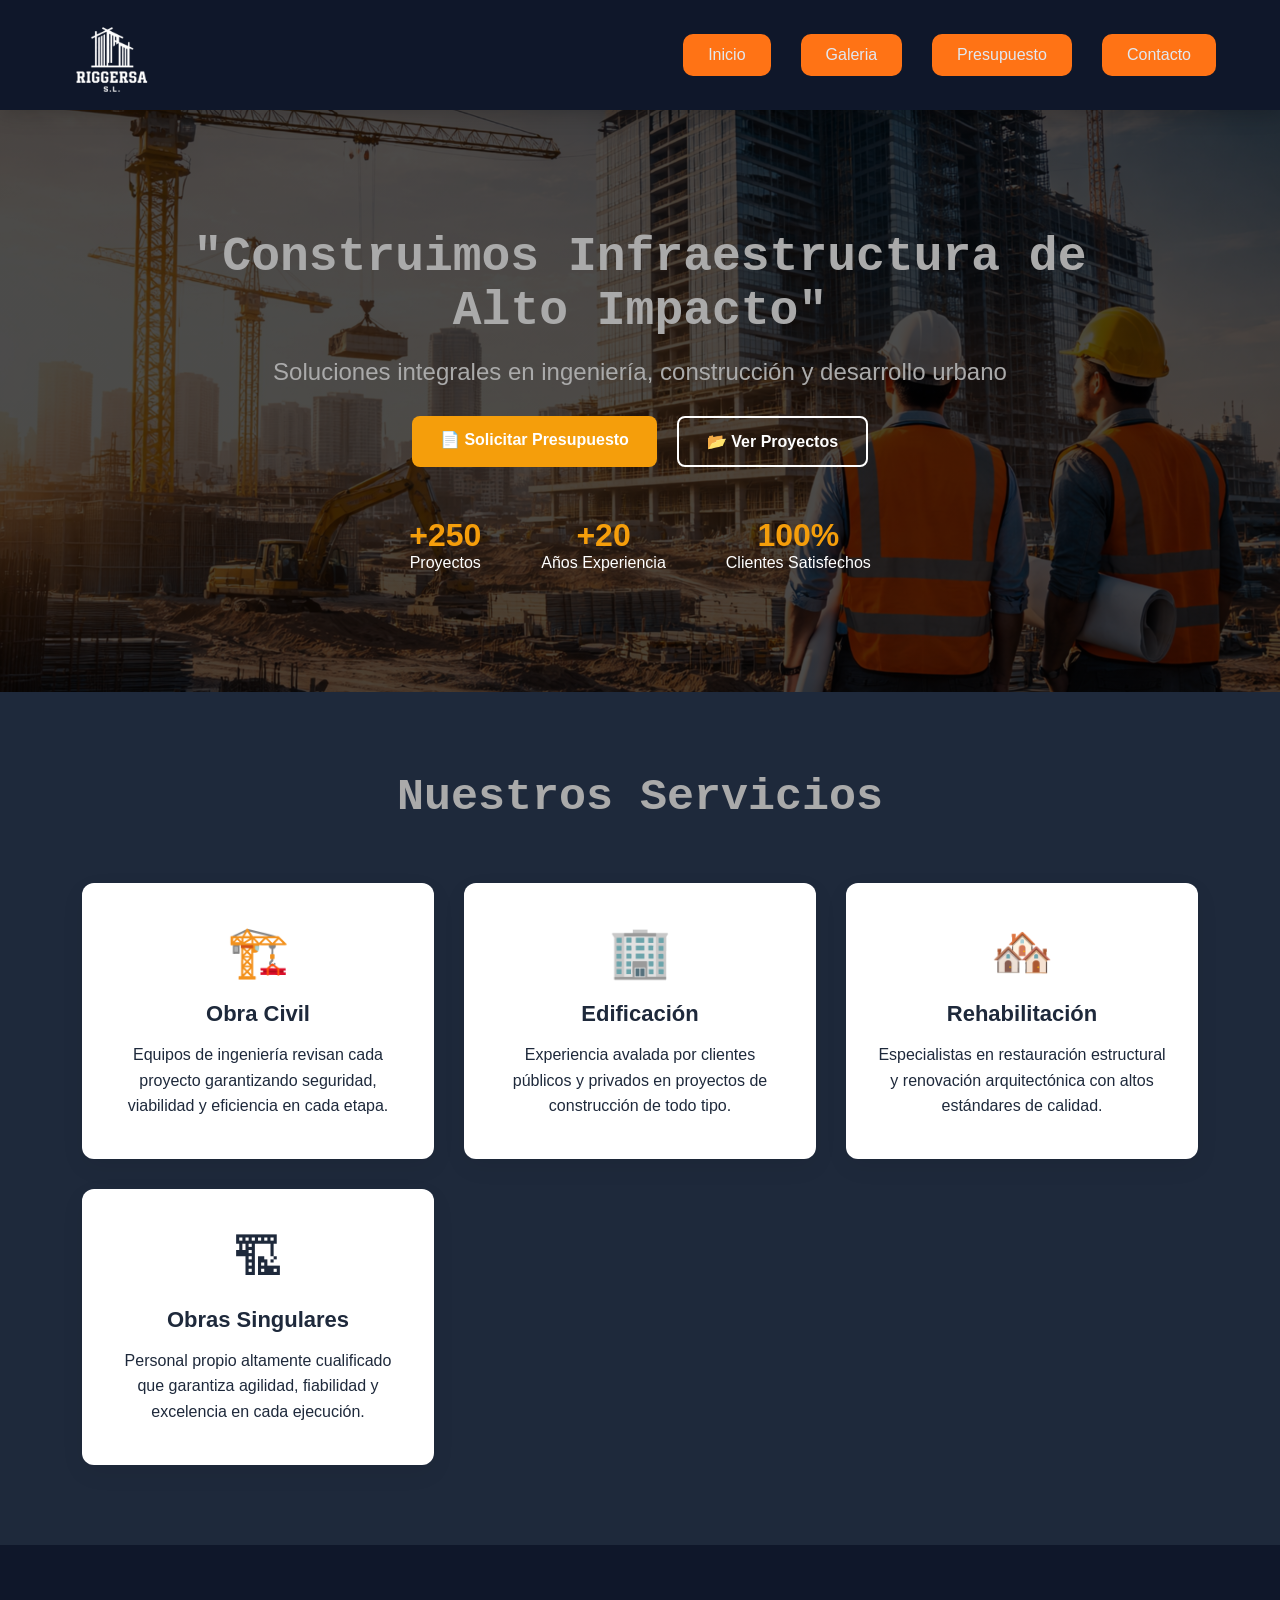
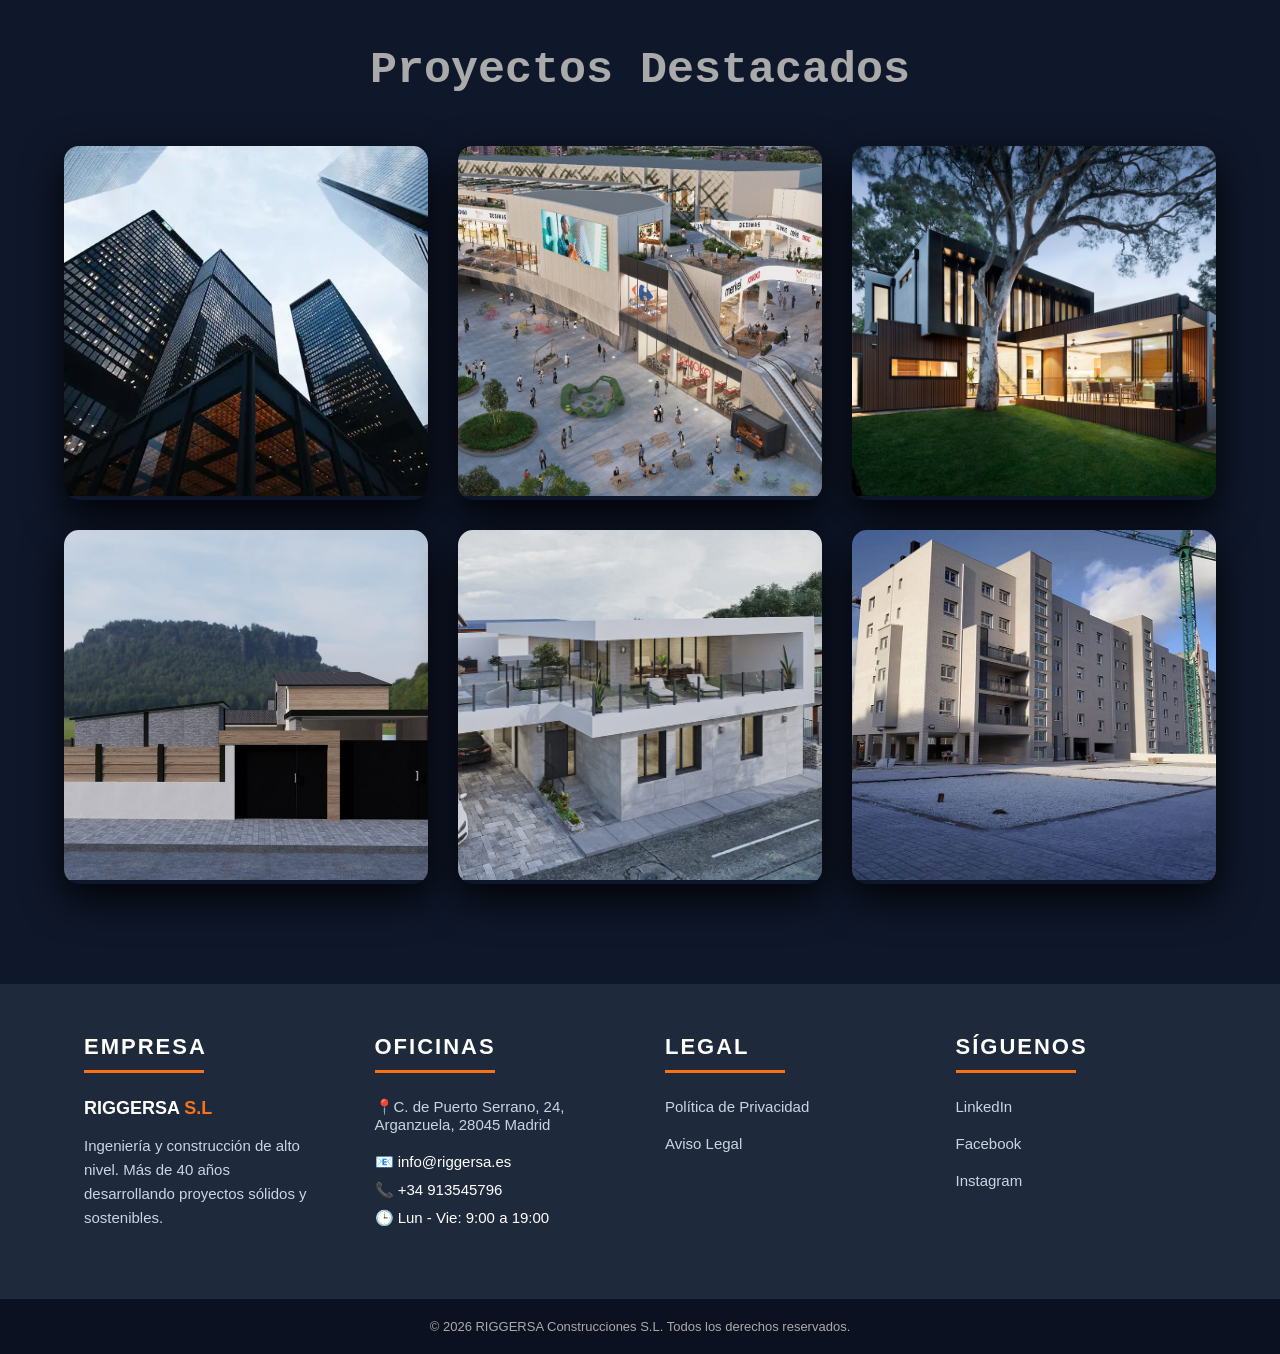
==== index.html @ c2bf0c2a "Add files via upload" ====
<!DOCTYPE html>
<html lang="es">
<head>
    <meta charset="UTF-8">
    <meta name="viewport" content="width=device-width, initial-scale=1.0">
    <title>RIGGERSA | Inicio</title>
    <link rel="icon" href="assets/images/common/icon.png">
    <link rel="stylesheet" href="css/index.css">
</head>
<body>
    <!-- =============================HEADER========================================================= -->    
    <header class="header">
        <div class="container nav-container">
            <div class="header_logo"><img src="assets/images/common/logo.png" alt="Logo de la empresa" width="250" height="184"></div>
            <nav class="header_nav">
                <a href="index.html">Inicio</a>
                <a href="views/productos.html">Galeria</a>
                <a href="views/presupuestos.html">Presupuesto</a>
                <a href="views/contacto.html">Contacto</a> 
            </nav>
            <div class="menu-toggle">⛑</div>
        </div>
    </header>
    <!-- =============================MAIN========================================================= -->
    <main>
        <section class="hero">
            <div class="container hero-content">
                <h1>"Construimos Infraestructura de Alto Impacto"</h1>
                <p>Soluciones integrales en ingeniería, construcción y desarrollo urbano</p>
                <div class="hero-buttons">
                    <a href="views/presupuestos.html" class="btn btn-primary"> 📄 Solicitar Presupuesto</a>
                    <a href="views/productos.html" class="btn btn-outline"> 📂 Ver Proyectos</a>
                </div>
                <div class="stats">
                    <div><h3>+250</h3><span>Proyectos</span></div>
                    <div><h3>+20</h3><span>Años Experiencia</span></div>
                    <div><h3>100%</h3><span>Clientes Satisfechos</span></div>
                </div>
            </div>
        </section>
        <section class="services">
            <div class="container">
                <h2 class="section-title">Nuestros Servicios</h2>
                <div class="services-grid">
                    <article class="service-card">
                        <div class="icon">🏗️</div>
                        <h3>Obra Civil</h3>
                        <p>
                        Equipos de ingeniería revisan cada proyecto garantizando
                        seguridad, viabilidad y eficiencia en cada etapa.
                        </p>
                    </article>
                    <article class="service-card">
                        <div class="icon">🏢</div>
                        <h3>Edificación</h3>
                        <p>
                        Experiencia avalada por clientes públicos y privados en
                        proyectos de construcción de todo tipo.
                        </p>
                    </article>
                    <article class="service-card">
                        <div class="icon">🏘️</div>
                        <h3>Rehabilitación</h3>
                        <p>
                        Especialistas en restauración estructural y renovación
                        arquitectónica con altos estándares de calidad.
                        </p>
                    </article>
                    <article class="service-card">
                        <div class="icon">🏗</div>
                        <h3>Obras Singulares</h3>
                        <p>
                        Personal propio altamente cualificado que garantiza agilidad,
                        fiabilidad y excelencia en cada ejecución.
                        </p>
                    </article>
                </div>
            </div>
        </section>
        <section class="projects">
            <div class="container">
            <h2>Proyectos Destacados</h2>
                <div class="projects-grid">
                    <article class="project-card">
                        <img src="assets/images/galeria_index/torre_empresarial.png" alt="Torre empresarial moderna de 25 pisos" width="696" height="464">
                        <div class="project-overlay">
                            <h3>Torre Empresarial</h3>
                            <p>Edificio corporativo de 25 pisos.</p>
                        </div>
                    </article>
                    <article class="project-card">
                        <img src="assets/images/galeria_index/centro_comercial.png" alt="Centro comercial moderno de 15000 metros cuadrados" width="1600" height="800">
                        <div class="project-overlay">
                            <h3>Centro Comercial</h3>
                            <p>15,000m² de desarrollo moderno.</p>
                        </div>
                    </article>
                    <article class="project-card">
                        <img src="assets/images/galeria_index/chalet.png" alt="Chalet contemporáneo de lujo con diseño moderno" width="4500" height="3000"> 
                        <div class="project-overlay">
                            <h3>Chalet Contemporáneo</h3>
                            <p>Complejo habitacional de lujo</p>
                        </div>
                    </article>
                    <article class="project-card">
                        <img src="assets/images/galeria_index/campo_golf.png" alt="Vivienda de lujo ubicada en un campo de golf" width="1120" height="630">
                        <div class="project-overlay">
                            <h3>Proyecto Campo de Golf</h3>
                            <p>Diseño Arquitectónico de una vivienda</p>
                        </div>
                    </article>
                    <article class="project-card">
                        <img src="assets/images/galeria_index/vivienda.png" alt="Vivienda moderna unifamiliar de dos plantas con garaje" width="1120" height="747">
                        <div class="project-overlay">
                            <h3>Vivienda Moderna</h3>
                            <p>Hogar unifamiliar de dos plantas con garaje</p>
                        </div>
                    </article>
                    <article class="project-card">
                        <img src="assets/images/galeria_index/departamento.png" alt="Departamento urbano con diseño moderno y funcional" width="1120" height="747">
                        <div class="project-overlay">
                            <h3>Departamento Urbano</h3>
                            <p>Conectividad y diseño funcional en espacios optimizados</p>
                        </div>
                    </article>
                </div>
            </div>
        </section>
    </main>
    <!-- =============================FOOTER========================================================= -->
    <footer class="footer">
        <div class="container footer-grid">
            <div class="footer-col">
                <h3 class="footer-title">EMPRESA</h3>
                <div class="footer-line"></div>
                <h2 class="brand">RIGGERSA <span>S.L</span></h2>
                <p>
                    Ingeniería y construcción de alto nivel.
                    Más de 40 años desarrollando proyectos
                    sólidos y sostenibles.
                </p>
            </div>
            <div class="footer-col">
                <h3 class="footer-title">OFICINAS</h3>
                <div class="footer-line"></div>
                <ul class="footer-links">
                    <li><a href="https://www.google.com/maps/place/EMPRESA+PRINCIPAL+-+RIGGERSA+CONSTRUCCIONES+S.L./@40.3859311,-3.6896409,17z/data=!4m6!3m5!1s0xd422636b07a2ec3:0x4430f03d793fce7!8m2!3d40.385927!4d-3.687066!16s%2Fg%2F11j2y_l5cc?entry=ttu&g_ep=EgoyMDI2MDIyNC4wIKXMDSoASAFQAw%3D%3D" target="_blank">📍C. de Puerto Serrano, 24, Arganzuela, 28045 Madrid</a></li>
                    <li>📧 info@riggersa.es</li>
                    <li>📞 +34 913545796</li>
                    <li>🕒 Lun - Vie: 9:00 a 19:00</li>
                </ul>
            </div>
            <div class="footer-col">
                <h3 class="footer-title">LEGAL</h3>
                <div class="footer-line"></div>
                <ul class="footer-links">
                    <li><a href="views/politica_privacidad.html">Política de Privacidad</a></li>
                    <li><a href="views/politica_privacidad.html">Aviso Legal</a></li>
                </ul>
            </div>
            <div class="footer-col">
                <h3 class="footer-title">SÍGUENOS</h3>
                <div class="footer-line"></div>
                <ul class="footer-links">
                    <li><a href="https://es.linkedin.com/company/riggersa-construcciones-s-l" target="_blank">LinkedIn</a></li>
                    <li><a href="https://www.facebook.com/profile.php?id=100088196477232&locale=es_ES" target="_blank">Facebook</a></li>
                    <li><a href="https://www.instagram.com/riggersa_construcciones_s.l" target="_blank">Instagram</a></li>
                </ul>
            </div>
        </div>
        <div class="footer-bottom">
        © 2026 RIGGERSA Construcciones S.L. Todos los derechos reservados.
        </div>
    </footer>
    <!-- =============================JS========================================================= -->
    <script>
        const menu = document.querySelector(".header_nav");
        const boton = document.querySelector(".menu-toggle");
        boton.addEventListener("click", ()=>{
            menu.classList.toggle("active")
        })
    </script>
</body>
</html>
---- css/index.css ----
*{
    margin: 0;
    padding: 0;
    box-sizing: border-box;
    font-family: sans-serif;
}   

body{
    background: #f1f5f9;
    color: #1e293b;
}

.container{
    width: 90%;
    max-width: 1200px;
    margin: auto;
}   

/* ==================================== HEADER =====================================*/

.header{
    background: #0f172a;
    padding: 15px 0;
    position: sticky;
    top: 0;
    z-index: 1000;
    box-shadow: 0 4px 20px rgba(0, 0, 0, 0.2); 
}

.nav-container{
    display: flex;
    justify-content: space-between;
    align-items: center;
}

.header_logo {
    display: flex;
    align-items: center;
    margin-top: 10px;
}

.header_logo img {
    height: 70px;
    width: auto;
    display: block;
}

.header_nav{
    display: flex;
    gap: 30px;
    align-items: center;
}

.header_nav a{
    color: #e2e8f0;
    text-decoration: none;
    font-weight: 500;
    transition: transform 0.3s ease ;
    background: #ff7315;
    padding: 12px 25px;
    border-radius: 10px;
}

.header_nav a:hover{
    color: #1e293b;
    transform: translateY(-5px);
    background-color: #ccc;
}

.menu-toggle{
    display:none;
    cursor:pointer;
}

/* RESPONSIVE  NAV*/

@media(max-width:768px) {
    .header_nav {
        position:absolute;
        top:110px;
        right:0;
        flex-direction:column;
        width:180px;
        padding: 20px;
        display:none;
        background-color: #0f172a;
        border-radius: 0 0 20px 20px;
    }
    .header_nav.active {
        display:flex;
    }
    .menu-toggle {
        display:block;
        font-size: 45px;
        color: #fff;
    }
}

/* ==================================== MAIN =====================================*/

/* 1SECTION */

.hero {
    background: linear-gradient(rgba(0, 0, 0, 0.7), rgba(0, 0, 0, 0.7)),
    url("../assets/images/galeria_index/portada_index.png") center/cover;
    color: #fff;
    padding: 120px 0;
    text-align: center;
}

.hero-content {
    max-width: 900px;
    margin: auto;
}

.hero h1 {
    font-size: 3rem;
    margin-bottom: 20px;
    font-family: 'Courier New', Courier, monospace;
    color: #aaa;
}

.hero p {
    font-size: 1.5rem;
    margin-bottom: 30px;
    color: #aaa;
}

.hero-buttons {
    display: flex;
    justify-content: center;
    gap: 20px;
    margin-bottom: 50px;
}

.btn {
    padding: 14px 28px;
    border-radius: 8px;
    text-decoration: none;
    font-weight: 600;
    transition: all 0.3s ease;
}

.btn-primary {
    background: #f59e0b;
    color: #fff;
}

.btn-primary:hover {
    transform: translateX(-10px);
    background: #f97316;
    box-shadow: 0 12px 25px rgba(0, 0, 0, 0.25);
}

.btn-outline {
    border: 2px solid #fff;
    color: #fff;
}

.btn-outline:hover {
    transform: translateX(10px);
    background: #fff;
    color: #0f172a;
}

.stats {
    display: flex;
    justify-content: center;
    gap: 60px;
}

.stats h3 {
    font-size: 2rem;
    color: #f59e0b;
}

/* 2DO SECTION */
.services {
    background: #1e293b;
    padding: 80px 20px;
}

.section-title {
    text-align: center;
    font-size: 45px;
    margin-bottom: 60px;
    font-family: 'Courier New', Courier, monospace;
    color: #aaa;
    font-weight: 700;
}

.services-grid {
    display: grid;
    grid-template-columns: repeat(auto-fit, minmax(260px, 1fr));
    gap: 30px;
}

.service-card {
    background: #fff;
    padding: 40px 30px;
    text-align: center;
    border-radius: 12px;
    box-shadow: 0 8px 25px rgba(0, 0, 0, 0.06);
    transition: all 0.3s ease;
}

.service-card:hover {
    transform: translateY(-8px);
    background: #ddd;
    box-shadow: 0 15px 35px rgba(0, 0, 0, 0.1);
}

.service-card .icon {
    font-size: 50px;
    margin-bottom: 20px;
}

.service-card h3 {
    font-size: 22px;
    margin-bottom: 15px;
}

.service-card p {
    font-size: 16px;
    line-height: 1.6;
}


/* 3ER SECTION */
.projects {
    padding: 100px 0;
    background: #0f172a;
    text-align: center;
}

.projects h2 {
    color: #aaa;
    font-size: 45px;
    font-family: 'Courier New', Courier, monospace;
}

.projects-grid {
    margin-top: 50px;
    display: grid;
    grid-template-columns: repeat(auto-fit, minmax(300px, 1fr));
    gap: 30px;
}

.project-card {
    position: relative;
    overflow: hidden;
    border-radius: 15px;
    cursor: pointer;
    box-shadow: 0 15px 40px rgba(0, 0, 0, 0.9);
}

.project-card img {
    width: 100%;
    height: 350px;
    object-fit: cover;
    transition: transform 0.6s ease;
}

.project-card:hover img {
    transform: scale(1.1);
}

.project-overlay {
    position: absolute;
    bottom: 0;
    width: 100%;
    padding: 30px;
    background: linear-gradient(transparent, rgba(0, 0, 0, 0.8));
    color: #fff;
    transform: translateY(100%);
    transition: transform 0.8s ease;
}

.project-card:hover .project-overlay {
    transform: translateY(0);
}

.project-overlay h3 {
    color: #f97316;
    margin-bottom: 10px;
}

/* RESPONSIVE  MAIN*/

@media (max-width: 768px) {
    .hero {
        padding: 40px 0;
        background: linear-gradient(rgba(0, 0, 0, 0.7), rgba(0, 0, 0, 0.7)),
    url("../assets/images/galeria_index/portada_index.png") center/cover;
    }
    .hero h1 {
        font-size: 2rem;
    }
    .hero p {
        font-size: 1rem;
    }
    .hero-buttons {
        flex-direction: column;
        align-items: center;
    }
    .stats {
        flex-direction: column;
        gap: 25px;
    }
    .section-title,
    .projects h2 {
        font-size: 30px;
    }
    .services-grid,
    .projects-grid {
        grid-template-columns: 1fr;
    }
    .service-card {
        padding: 30px 20px;
    }
    .project-card img {
        height: 250px;
    }
}

/* ==================================== FOOTER =====================================*/

.footer {
    background: #1e293b;
    color: #fff;
    padding-top: 50px;
}

.footer-grid {
    max-width: 1200px;
    margin: auto;
    display: grid;
    grid-template-columns: repeat(auto-fit, minmax(240px, 1fr));
    gap: 50px;
    padding: 0 20px 60px;
}

.footer-title {
    font-size: 22px;
    letter-spacing: 2px;
    margin-bottom: 10px;
    font-weight: 600;
}

.footer-line {
    width: 50%;
    height: 3px;
    background: #f97316;
    margin-bottom: 25px;
}

.brand {
    font-size: 18px;
    margin-bottom: 15px;
}

.brand span {
    color: #f97316;
}

.footer-col p {
    line-height: 1.6;
    font-size: 15px;
    color: #cbd5e1
}

.footer-links {
    list-style: none;
    margin-bottom: 12px;
    font-size: 15px;
    padding: 0;
}

.footer-links li {
    margin-bottom: 10px;
}

.footer-links a {
    text-decoration: none;
    display: inline-block;
    color: #cbd5e1;
    margin-bottom: 10px;
    transition: transform .3s ease;
}

.footer-links a:hover {
    color: #f97316;
    transition: all 0.25s ease;
    transform: translateX(8px);
}

.footer-bottom {
    background: #0b1120;
    text-align: center;
    padding: 20px;
    font-size: 13px;
    color: #aaa;
}

/* RESPONSIVE  FOOTER*/

@media (max-width: 768px) {
    .footer-grid {
        text-align: center;
    }
    .footer-line {
        margin: 0 auto 20px;
    }
}
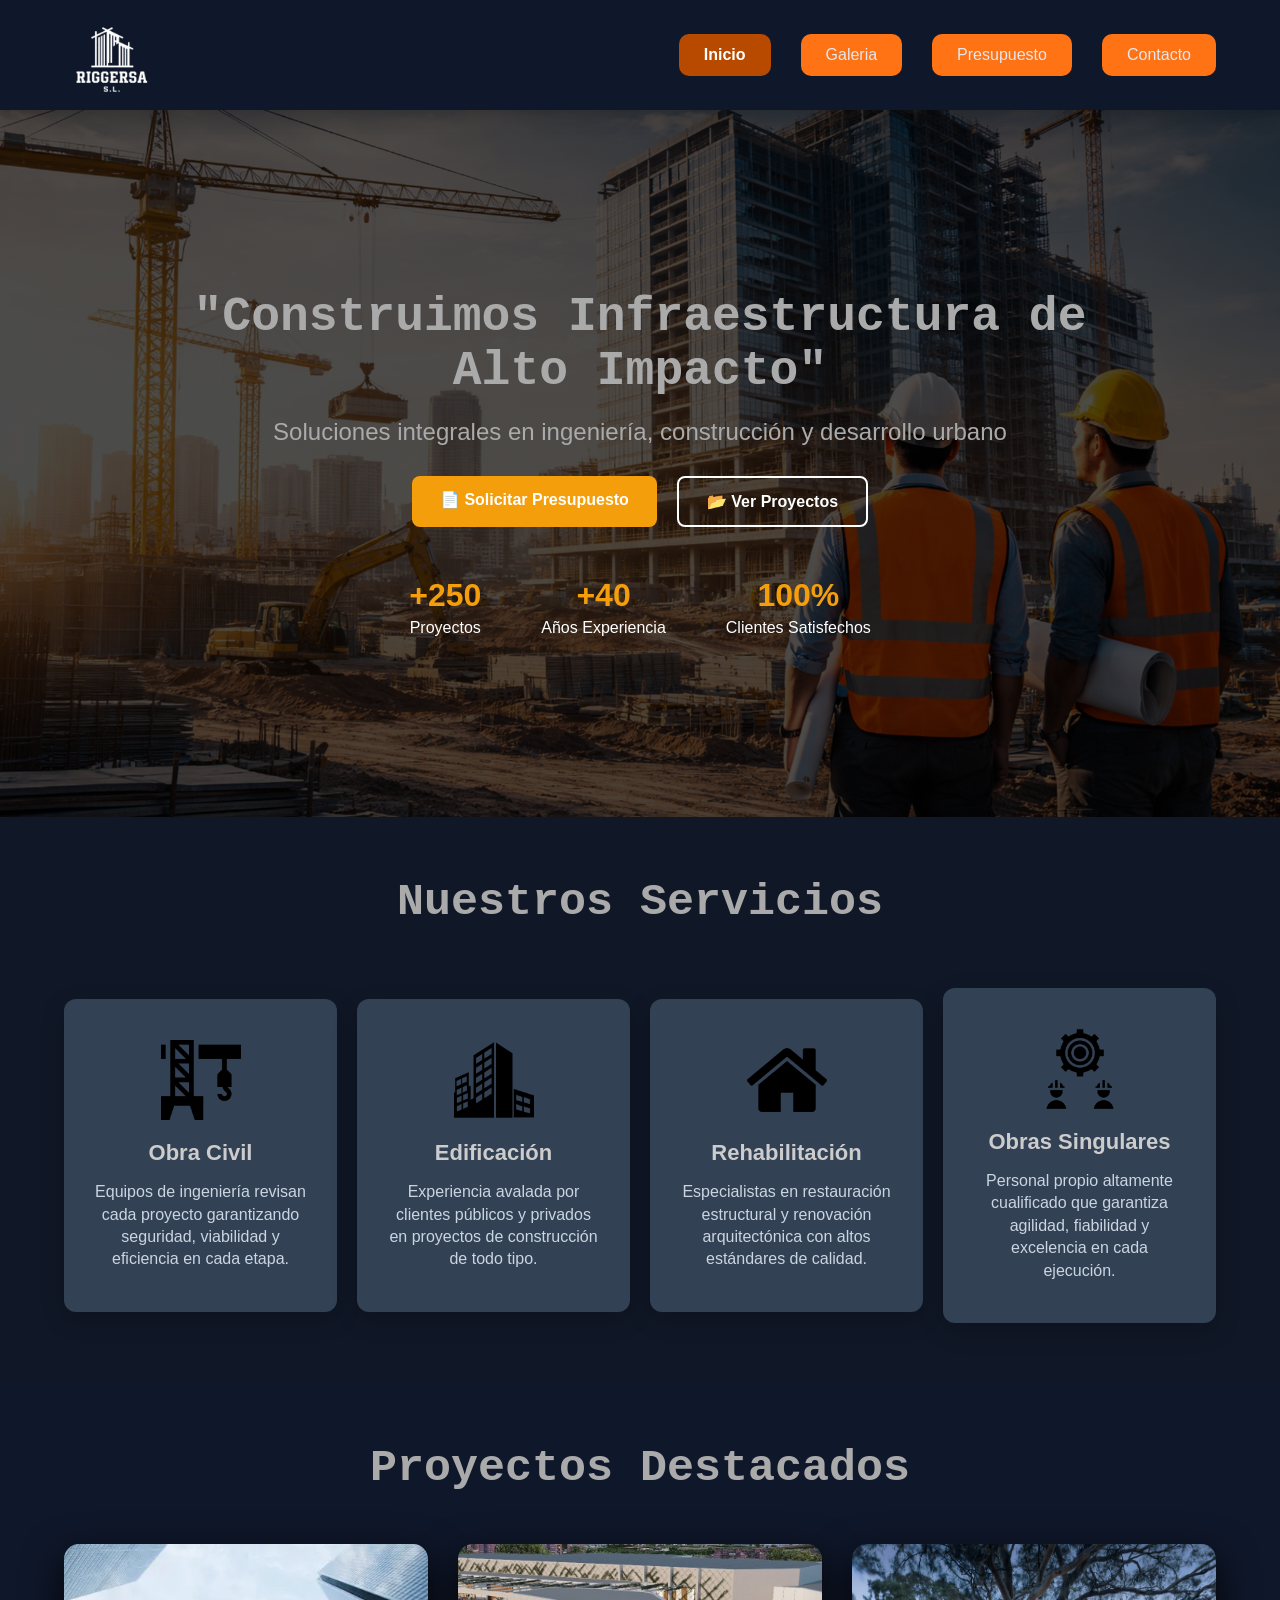
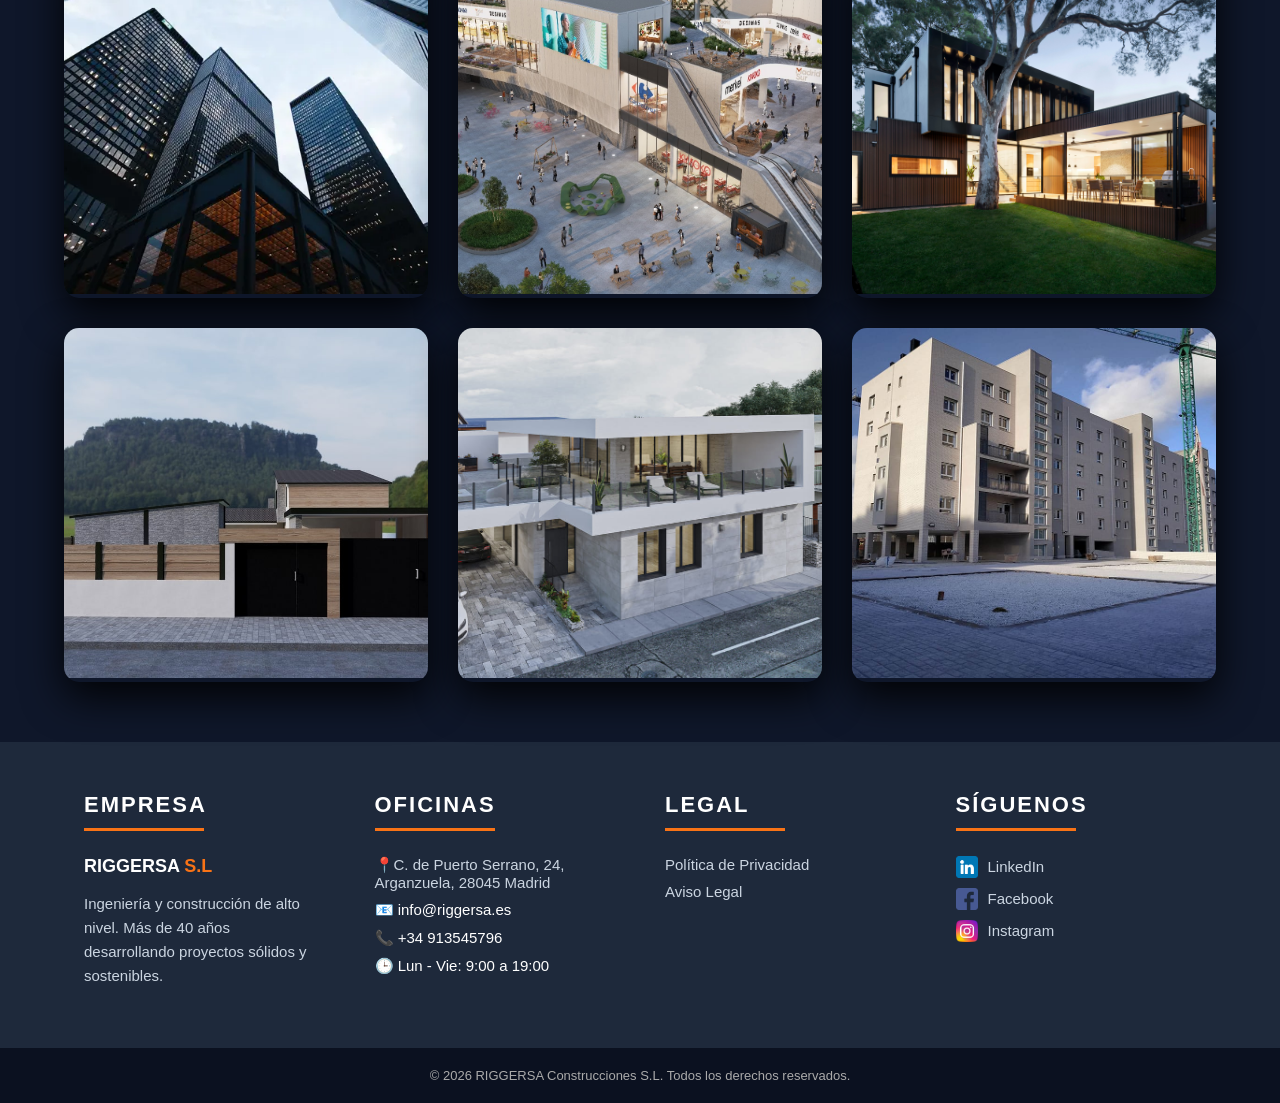
==== commit 4b8c6de2: "Add files via upload" ====
--- a/index.html
+++ b/index.html
@@ -13,12 +13,12 @@
         <div class="container nav-container">
             <div class="header_logo"><img src="assets/images/common/logo.png" alt="Logo de la empresa" width="250" height="184"></div>
             <nav class="header_nav">
-                <a href="index.html">Inicio</a>
+                <a href="index.html" class="active">Inicio</a>
                 <a href="views/productos.html">Galeria</a>
-                <a href="views/presupuestos.html">Presupuesto</a>
+                <a href="views/presupuesto.html">Presupuesto</a>
                 <a href="views/contacto.html">Contacto</a> 
             </nav>
-            <div class="menu-toggle">⛑</div>
+            <button class="menu-toggle">⛑</button>
         </div>
     </header>
     <!-- =============================MAIN========================================================= -->
@@ -28,13 +28,13 @@
                 <h1>"Construimos Infraestructura de Alto Impacto"</h1>
                 <p>Soluciones integrales en ingeniería, construcción y desarrollo urbano</p>
                 <div class="hero-buttons">
-                    <a href="views/presupuestos.html" class="btn btn-primary"> 📄 Solicitar Presupuesto</a>
+                    <a href="views/presupuesto.html" class="btn btn-primary"> 📄 Solicitar Presupuesto</a>
                     <a href="views/productos.html" class="btn btn-outline"> 📂 Ver Proyectos</a>
                 </div>
                 <div class="stats">
-                    <div><h3>+250</h3><span>Proyectos</span></div>
-                    <div><h3>+20</h3><span>Años Experiencia</span></div>
-                    <div><h3>100%</h3><span>Clientes Satisfechos</span></div>
+                    <div><h2>+250</h2><span>Proyectos</span></div>
+                    <div><h2>+40</h2><span>Años Experiencia</span></div>
+                    <div><h2>100%</h2><span>Clientes Satisfechos</span></div>
                 </div>
             </div>
         </section>
@@ -43,35 +43,39 @@
                 <h2 class="section-title">Nuestros Servicios</h2>
                 <div class="services-grid">
                     <article class="service-card">
-                        <div class="icon">🏗️</div>
+                        <div class="icon">
+                            <img src="assets/images/galeria_index/grua.png" alt="Icono de grúa de construcción para obra civil" width="512" height="512">
+                        </div>
                         <h3>Obra Civil</h3>
                         <p>
-                        Equipos de ingeniería revisan cada proyecto garantizando
-                        seguridad, viabilidad y eficiencia en cada etapa.
+                        Equipos de ingeniería revisan cada proyecto garantizando seguridad, viabilidad y eficiencia en cada etapa.
                         </p>
                     </article>
                     <article class="service-card">
-                        <div class="icon">🏢</div>
+                        <div class="icon">
+                            <img src="assets/images/galeria_index/edificios.png" alt="Icono de silueta de edificios para servicios de edificación" width="512" height="512">
+                        </div>
                         <h3>Edificación</h3>
                         <p>
-                        Experiencia avalada por clientes públicos y privados en
-                        proyectos de construcción de todo tipo.
+                        Experiencia avalada por clientes públicos y privados en proyectos de construcción de todo tipo.
                         </p>
                     </article>
                     <article class="service-card">
-                        <div class="icon">🏘️</div>
+                        <div class="icon">
+                            <img src="assets/images/galeria_index/casa.png" alt="Icono de vivienda para proyectos de rehabilitación" width="512" height="512">
+                        </div>
                         <h3>Rehabilitación</h3>
                         <p>
-                        Especialistas en restauración estructural y renovación
-                        arquitectónica con altos estándares de calidad.
+                        Especialistas en restauración estructural y renovación arquitectónica con altos estándares de calidad.
                         </p>
                     </article>
                     <article class="service-card">
-                        <div class="icon">🏗</div>
+                        <div class="icon">
+                            <img src="assets/images/galeria_index/obrero.png" alt="Icono de engranaje y perfiles técnicos para obras singulares" width="512" height="512">
+                        </div>
                         <h3>Obras Singulares</h3>
                         <p>
-                        Personal propio altamente cualificado que garantiza agilidad,
-                        fiabilidad y excelencia en cada ejecución.
+                        Personal propio altamente cualificado que garantiza agilidad, fiabilidad y excelencia en cada ejecución.
                         </p>
                     </article>
                 </div>
@@ -134,18 +138,14 @@
                 <h3 class="footer-title">EMPRESA</h3>
                 <div class="footer-line"></div>
                 <h2 class="brand">RIGGERSA <span>S.L</span></h2>
-                <p>
-                    Ingeniería y construcción de alto nivel.
-                    Más de 40 años desarrollando proyectos
-                    sólidos y sostenibles.
-                </p>
+                <p>Ingeniería y construcción de alto nivel. Más de 40 años desarrollando proyectos sólidos y sostenibles.</p>
             </div>
             <div class="footer-col">
                 <h3 class="footer-title">OFICINAS</h3>
                 <div class="footer-line"></div>
                 <ul class="footer-links">
                     <li><a href="https://www.google.com/maps/place/EMPRESA+PRINCIPAL+-+RIGGERSA+CONSTRUCCIONES+S.L./@40.3859311,-3.6896409,17z/data=!4m6!3m5!1s0xd422636b07a2ec3:0x4430f03d793fce7!8m2!3d40.385927!4d-3.687066!16s%2Fg%2F11j2y_l5cc?entry=ttu&g_ep=EgoyMDI2MDIyNC4wIKXMDSoASAFQAw%3D%3D" target="_blank">📍C. de Puerto Serrano, 24, Arganzuela, 28045 Madrid</a></li>
-                    <li>📧 info@riggersa.es</li>
+                    <li>📧 info@riggersa.es</li>    
                     <li>📞 +34 913545796</li>
                     <li>🕒 Lun - Vie: 9:00 a 19:00</li>
                 </ul>
@@ -155,21 +155,33 @@
                 <div class="footer-line"></div>
                 <ul class="footer-links">
                     <li><a href="views/politica_privacidad.html">Política de Privacidad</a></li>
-                    <li><a href="views/politica_privacidad.html">Aviso Legal</a></li>
+                    <li><a href="views/aviso_legal.html">Aviso Legal</a></li>
                 </ul>
             </div>
             <div class="footer-col">
                 <h3 class="footer-title">SÍGUENOS</h3>
                 <div class="footer-line"></div>
                 <ul class="footer-links">
-                    <li><a href="https://es.linkedin.com/company/riggersa-construcciones-s-l" target="_blank">LinkedIn</a></li>
-                    <li><a href="https://www.facebook.com/profile.php?id=100088196477232&locale=es_ES" target="_blank">Facebook</a></li>
-                    <li><a href="https://www.instagram.com/riggersa_construcciones_s.l" target="_blank">Instagram</a></li>
+                    <li>
+                        <a href="https://es.linkedin.com/company/riggersa-construcciones-s-l" target="_blank">
+                            <img src="assets/images/common/linkedin.png" alt="LinkedIn" width="512" height="512" class="icon">LinkedIn
+                        </a>
+                    </li>
+                    <li>
+                        <a href="https://www.facebook.com/profile.php?id=100088196477232&locale=es_ES" target="_blank">
+                            <img src="assets/images/common/facebook.png" alt="Facebook" width="512" height="512" class="icon">Facebook 
+                        </a>
+                    </li>
+                    <li>
+                        <a href="https://www.instagram.com/riggersa_construcciones_s.l" target="_blank">
+                            <img src="assets/images/common/instagram.png" alt="Instagram" width="512" height="512" class="icon">Instagram
+                        </a>
+                    </li>
                 </ul>
             </div>
         </div>
         <div class="footer-bottom">
-        © 2026 RIGGERSA Construcciones S.L. Todos los derechos reservados.
+        <p>© 2026 RIGGERSA Construcciones S.L. Todos los derechos reservados.</p>
         </div>
     </footer>
     <!-- =============================JS========================================================= -->
--- a/css/index.css
+++ b/css/index.css
@@ -6,8 +6,15 @@
 }   
 
 body{
-    background: #f1f5f9;
-    color: #1e293b;
+    background: #1e293b;
+    color: #cbd5e1;
+    display: flex;
+    flex-direction: column;
+    min-height: 100vh;
+} 
+
+main {
+    flex: 1;
 }
 
 .container{
@@ -67,6 +74,18 @@
     background-color: #ccc;
 }
 
+.header_nav a.active {
+    background-color: #b84a00;
+    color: #fff;
+    font-weight: bold;
+}
+
+.header_nav a.active:hover {
+    background-color: #b84a00;
+    color: #fff;
+    transform: none;
+}
+
 .menu-toggle{
     display:none;
     cursor:pointer;
@@ -77,7 +96,7 @@
 @media(max-width:768px) {
     .header_nav {
         position:absolute;
-        top:110px;
+        top:100px;
         right:0;
         flex-direction:column;
         width:180px;
@@ -90,16 +109,23 @@
         display:flex;
     }
     .menu-toggle {
-        display:block;
-        font-size: 45px;
-        color: #fff;
-    }
-}
+    display: flex;
+    background: transparent;
+    border: none;           
+    color: #cbd5e1;          
+    font-size: 50px;         
+    cursor: pointer;
+    padding: 0;             
+    display: flex;
+    align-items: center;
+    justify-content: center;
+    }
+}
+
 
 /* ==================================== MAIN =====================================*/
 
 /* 1SECTION */
-
 .hero {
     background: linear-gradient(rgba(0, 0, 0, 0.7), rgba(0, 0, 0, 0.7)),
     url("../assets/images/galeria_index/portada_index.png") center/cover;
@@ -110,7 +136,7 @@
 
 .hero-content {
     max-width: 900px;
-    margin: auto;
+    padding: 60px 0;
 }
 
 .hero h1 {
@@ -169,15 +195,16 @@
     gap: 60px;
 }
 
-.stats h3 {
+.stats h2 {
     font-size: 2rem;
     color: #f59e0b;
+    margin-bottom: 5px;
 }
 
 /* 2DO SECTION */
 .services {
-    background: #1e293b;
-    padding: 80px 20px;
+    background: #101726; 
+    padding: 60px 0px;
 }
 
 .section-title {
@@ -190,45 +217,67 @@
 }
 
 .services-grid {
-    display: grid;
-    grid-template-columns: repeat(auto-fit, minmax(260px, 1fr));
-    gap: 30px;
+    display: flex;
+    justify-content: center;
+    align-items: center;
+    gap: 20px;
+    max-width: 1200px;
+    margin: 0 auto;
+    flex-wrap: wrap; 
 }
 
 .service-card {
-    background: #fff;
+    background-color: #334155; 
     padding: 40px 30px;
+    border-radius: 12px;
+    box-shadow: 0 8px 25px rgba(0, 0, 0, 0.2);
     text-align: center;
-    border-radius: 12px;
-    box-shadow: 0 8px 25px rgba(0, 0, 0, 0.06);
-    transition: all 0.3s ease;
+    display: flex;
+    flex-direction: column;
+    align-items: center; 
+    flex: 1;             
+    min-width: 220px;
+    border: 1px solid transparent; 
+    transition: all 0.3s ease; 
 }
 
 .service-card:hover {
     transform: translateY(-8px);
-    background: #ddd;
-    box-shadow: 0 15px 35px rgba(0, 0, 0, 0.1);
+    background-color: #24344d;
+    border-color: #e26d14; 
+    box-shadow: 0 15px 30px rgba(0, 0, 0, 0.4);
 }
 
 .service-card .icon {
-    font-size: 50px;
+    width: 80px;         
+    height: 80px;
     margin-bottom: 20px;
+    display: flex;
+    justify-content: center;
+    align-items: center;
+}
+
+.service-card .icon img {
+    width: 100%;
+    height: 100%;   
+    object-fit: contain; 
 }
 
 .service-card h3 {
     font-size: 22px;
     margin-bottom: 15px;
+    color: #ccc; 
 }
 
 .service-card p {
     font-size: 16px;
-    line-height: 1.6;
-}
-
+    line-height: 1.4;
+    color: #cbd5e1;
+}
 
 /* 3ER SECTION */
 .projects {
-    padding: 100px 0;
+    padding: 60px 0;
     background: #0f172a;
     text-align: center;
 }
@@ -262,7 +311,8 @@
 }
 
 .project-card:hover img {
-    transform: scale(1.1);
+    transform: scale(1.05);
+    box-shadow: 0 10px 25px rgba(0,0,0,0.25);
 }
 
 .project-overlay {
@@ -290,8 +340,6 @@
 @media (max-width: 768px) {
     .hero {
         padding: 40px 0;
-        background: linear-gradient(rgba(0, 0, 0, 0.7), rgba(0, 0, 0, 0.7)),
-    url("../assets/images/galeria_index/portada_index.png") center/cover;
     }
     .hero h1 {
         font-size: 2rem;
@@ -307,21 +355,24 @@
         flex-direction: column;
         gap: 25px;
     }
-    .section-title,
-    .projects h2 {
+    .section-title, .projects h2 {
         font-size: 30px;
-    }
-    .services-grid,
+        margin-bottom: 30px;    
+    }
+    .service-card {
+        padding: 30px 20px;
+    }
+    .services-grid {
+        flex-direction: column;
+    }
     .projects-grid {
         grid-template-columns: 1fr;
     }
-    .service-card {
-        padding: 30px 20px;
-    }
     .project-card img {
         height: 250px;
     }
 }
+
 
 /* ==================================== FOOTER =====================================*/
 
@@ -380,18 +431,30 @@
     margin-bottom: 10px;
 }
 
+.footer-links p {
+    margin: 0;         
+    color: #cbd5e1;   
+    font-size: 15px;   
+}
+
 .footer-links a {
+    display: flex;
+    align-items: center;
+    gap: 10px;
     text-decoration: none;
-    display: inline-block;
     color: #cbd5e1;
-    margin-bottom: 10px;
-    transition: transform .3s ease;
+    transition: transform 0.3s ease;
 }
 
 .footer-links a:hover {
     color: #f97316;
     transition: all 0.25s ease;
     transform: translateX(8px);
+}
+
+.icon {
+    width: 22px;
+    height: 22px;
 }
 
 .footer-bottom {
@@ -409,7 +472,15 @@
         text-align: center;
     }
     .footer-line {
+        width: 80px;
         margin: 0 auto 20px;
     }
-}  
-
+    .footer-col {
+        display: flex;
+        flex-direction: column;
+        align-items: center;
+    }
+    .footer-links a {
+        justify-content: center;
+    }
+}  
